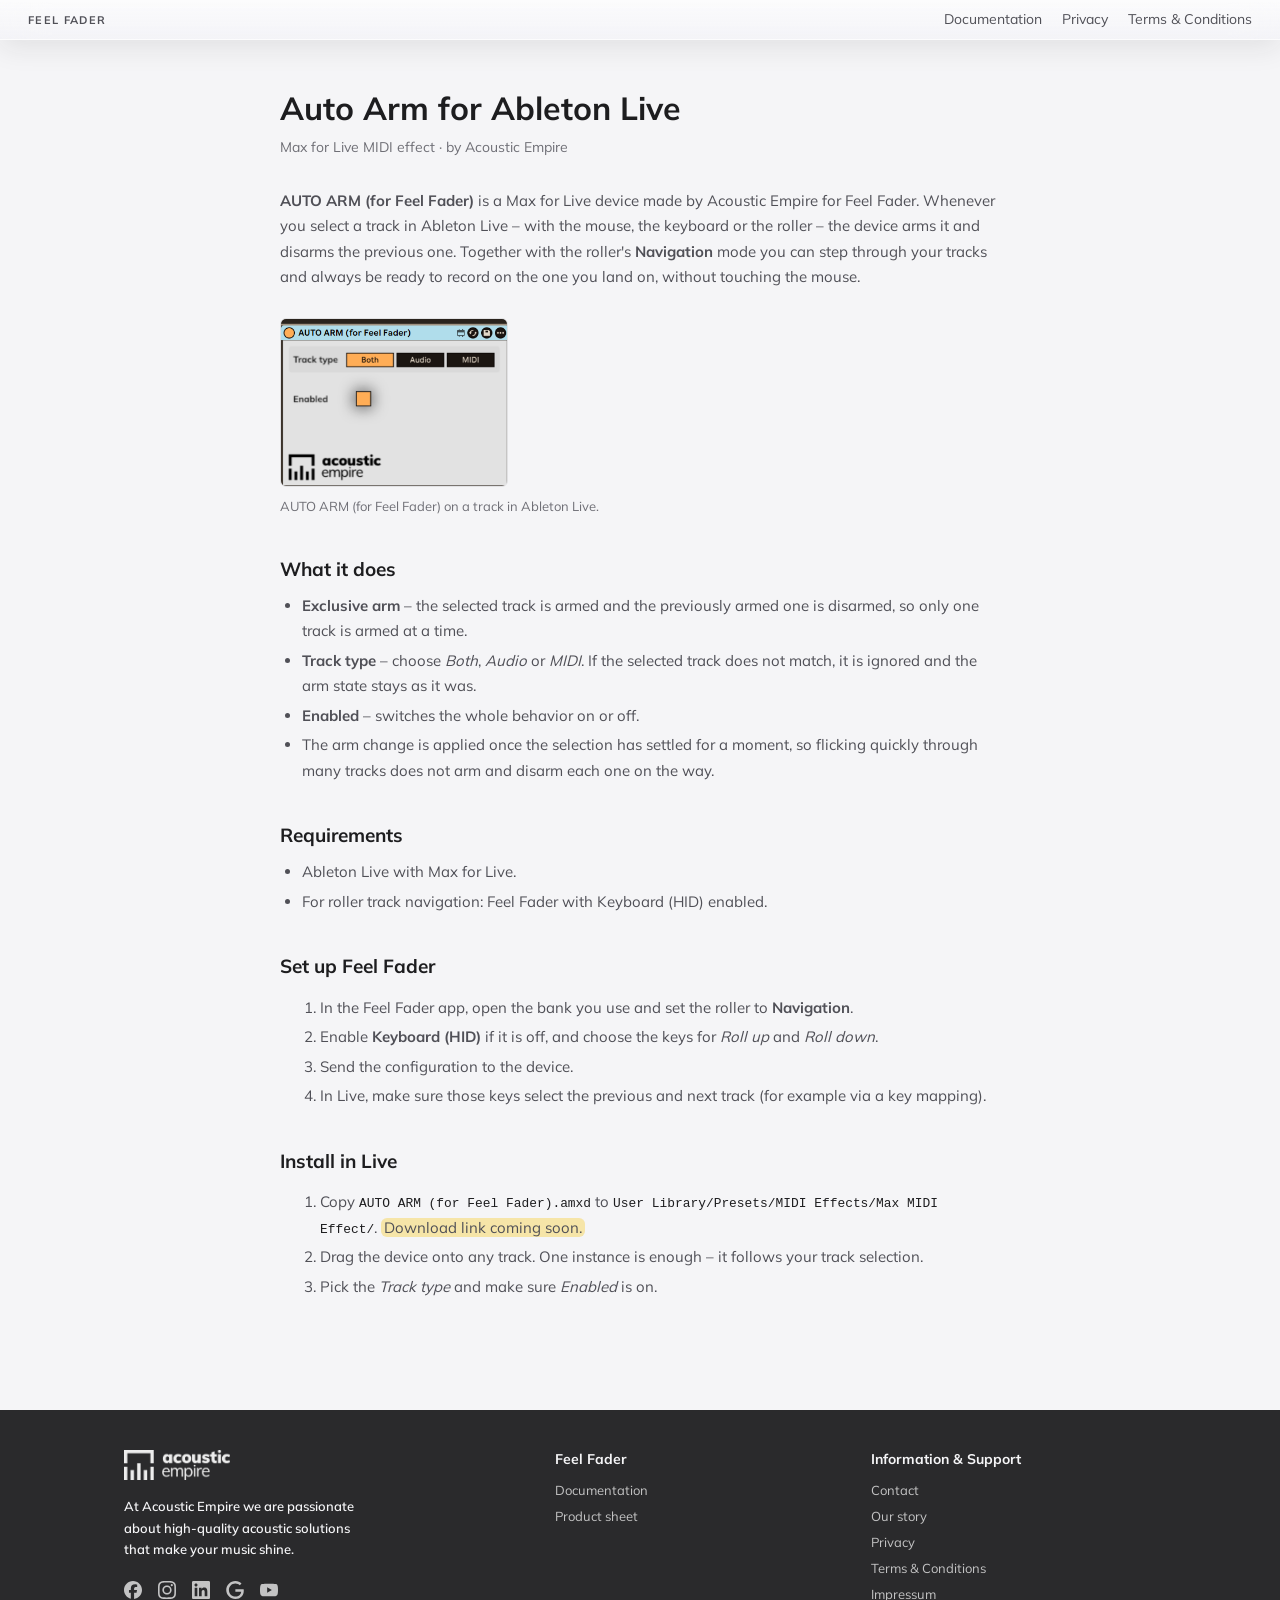
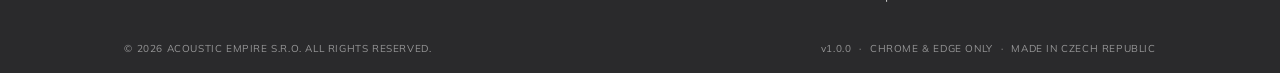
==== pages/auto-arm.html @ c6da212d "Pages: CC Remapper + Auto Arm set-up pages, shared pages.css (app d4fe7a5)" ====
<!doctype html>
<html lang="en">
<head>
  <meta charset="utf-8">
  <meta name="viewport" content="width=device-width, initial-scale=1">
  <title>Auto Arm for Ableton Live – Feel Fader</title>
  <meta name="description" content="AUTO ARM (for Feel Fader) – the Max for Live device that automatically arms the track you select in Ableton Live, made to pair with the Feel Fader roller's Navigation mode.">
  <link rel="stylesheet" href="pages.css">
  <!-- Same theme as the app: dark only when the app's own toggle is on. -->
  <script>try{if(localStorage.getItem('ff-dark')==='1')document.documentElement.classList.add('dark')}catch(_){}</script>
</head>
<body>
  <header class="legal-top">
    <div class="legal-top-inner">
      <span class="legal-brand">FEEL FADER</span>
      <nav class="legal-nav" aria-label="Pages">
        <a href="documentation.html">Documentation</a>
        <a href="privacy.html">Privacy</a>
        <a href="terms.html">Terms &amp; Conditions</a>
      </nav>
    </div>
  </header>
  <main>
    <h1>Auto Arm for Ableton Live</h1>
    <p class="legal-meta">Max for Live MIDI effect · by Acoustic Empire</p>

    <p><strong>AUTO ARM (for Feel Fader)</strong> is a Max for Live device made by Acoustic Empire for Feel Fader. Whenever you select a track in Ableton Live – with the mouse, the keyboard or the roller – the device arms it and disarms the previous one. Together with the roller's <strong>Navigation</strong> mode you can step through your tracks and always be ready to record on the one you land on, without touching the mouse.</p>

    <figure class="doc-figure">
      <!-- Shown at 58 % (228x169): 169px tall = the device's fixed height in Live,
           so it matches what Ableton draws 1:1 (the file is a ~1.72x screenshot). -->
      <img src="auto-arm.png" width="228" height="169" alt="AUTO ARM (for Feel Fader) device in Ableton Live: Track type switch (Both, Audio, MIDI) and Enabled toggle">
      <figcaption>AUTO ARM (for Feel Fader) on a track in Ableton Live.</figcaption>
    </figure>

    <h2>What it does</h2>
    <ul>
      <li><strong>Exclusive arm</strong> – the selected track is armed and the previously armed one is disarmed, so only one track is armed at a time.</li>
      <li><strong>Track type</strong> – choose <em>Both</em>, <em>Audio</em> or <em>MIDI</em>. If the selected track does not match, it is ignored and the arm state stays as it was.</li>
      <li><strong>Enabled</strong> – switches the whole behavior on or off.</li>
      <li>The arm change is applied once the selection has settled for a moment, so flicking quickly through many tracks does not arm and disarm each one on the way.</li>
    </ul>

    <h2>Requirements</h2>
    <ul>
      <li>Ableton Live with Max for Live.</li>
      <li>For roller track navigation: Feel Fader with Keyboard (HID) enabled.</li>
    </ul>

    <h2>Set up Feel Fader</h2>
    <ol>
      <li>In the Feel Fader app, open the bank you use and set the roller to <strong>Navigation</strong>.</li>
      <li>Enable <strong>Keyboard (HID)</strong> if it is off, and choose the keys for <em>Roll up</em> and <em>Roll down</em>.</li>
      <li>Send the configuration to the device.</li>
      <li>In Live, make sure those keys select the previous and next track (for example via a key mapping).</li>
    </ol>

    <h2>Install in Live</h2>
    <ol>
      <li>Copy <code>AUTO ARM (for Feel Fader).amxd</code> to <code>User Library/Presets/MIDI Effects/Max MIDI Effect/</code>. <span class="legal-tbd">Download link coming soon.</span></li>
      <li>Drag the device onto any track. One instance is enough – it follows your track selection.</li>
      <li>Pick the <em>Track type</em> and make sure <em>Enabled</em> is on.</li>
    </ol>
  </main>
  <!-- Same footer as the app (feel-fader.html › .site-footer). Markup copied
       1:1 except page links, which are relative to pages/; styles in
       pages.css › FOOTER. Change both together. -->
  <footer class="site-footer">
    <div class="footer-main">
      <div class="footer-brand">
        <img id="footer-logo" src="ae-logo.png" alt="Acoustic Empire">
        <p class="footer-claim">At Acoustic Empire we are passionate about high-quality acoustic solutions that make your music shine.</p>
        <div class="footer-social" id="footer-social">
          <a href="https://www.facebook.com/profile.php?id=100090860271795" target="_blank" rel="noopener" aria-label="Facebook" title="Facebook"><svg viewBox="0 0 24 24" fill="currentColor" aria-hidden="true"><path d="M9.101 23.691v-7.98H6.627v-3.667h2.474v-1.58c0-4.085 1.848-5.978 5.858-5.978.401 0 .955.042 1.468.103a8.68 8.68 0 0 1 1.141.195v3.325a8.623 8.623 0 0 0-.653-.036 26.805 26.805 0 0 0-.733-.009c-.707 0-1.259.096-1.675.309a1.686 1.686 0 0 0-.679.622c-.258.42-.374.995-.374 1.752v1.297h3.919l-.386 2.103-.287 1.564h-3.246v8.245C19.396 23.238 24 18.179 24 12.044c0-6.627-5.373-12-12-12s-12 5.373-12 12c0 5.628 3.874 10.35 9.101 11.647Z"/></svg></a>
          <span class="no-link" role="img" aria-label="Instagram"><svg viewBox="0 0 24 24" fill="currentColor" aria-hidden="true"><path d="M7.0301.084c-1.2768.0602-2.1487.264-2.911.5634-.7888.3075-1.4575.72-2.1228 1.3877-.6652.6677-1.075 1.3368-1.3802 2.127-.2954.7638-.4956 1.6365-.552 2.914-.0564 1.2775-.0689 1.6882-.0626 4.947.0062 3.2586.0206 3.6671.0825 4.9473.061 1.2765.264 2.1482.5635 2.9107.308.7889.72 1.4573 1.388 2.1228.6679.6655 1.3365 1.0743 2.1285 1.38.7632.295 1.6361.4961 2.9134.552 1.2773.056 1.6884.069 4.9462.0627 3.2578-.0062 3.668-.0207 4.9478-.0814 1.28-.0607 2.147-.2652 2.9098-.5633.7889-.3086 1.4578-.72 2.1228-1.3881.665-.6682 1.0745-1.3378 1.3795-2.1284.2957-.7632.4966-1.636.552-2.9124.056-1.2809.0692-1.6898.063-4.948-.0063-3.2583-.021-3.6668-.0817-4.9465-.0607-1.2797-.264-2.1487-.5633-2.9117-.3084-.7889-.72-1.4568-1.3876-2.1228C21.2982 1.33 20.628.9208 19.8378.6165 19.074.321 18.2017.1197 16.9244.0645 15.6471.0093 15.236-.005 11.977.0014 8.718.0076 8.31.0215 7.0301.0839m.1402 21.6932c-1.17-.0509-1.8053-.2453-2.2287-.408-.5606-.216-.96-.4771-1.3819-.895-.422-.4178-.6811-.8186-.9-1.378-.1644-.4234-.3624-1.058-.4171-2.228-.0595-1.2645-.072-1.6442-.079-4.848-.007-3.2037.0053-3.583.0607-4.848.05-1.169.2456-1.805.408-2.2282.216-.5613.4762-.96.895-1.3816.4188-.4217.8184-.6814 1.3783-.9003.423-.1651 1.0575-.3614 2.227-.4171 1.2655-.06 1.6447-.072 4.848-.079 3.2033-.007 3.5835.005 4.8495.0608 1.169.0508 1.8053.2445 2.228.408.5608.216.96.4754 1.3816.895.4217.4194.6816.8176.9005 1.3787.1653.4217.3617 1.056.4169 2.2263.0602 1.2655.0739 1.645.0796 4.848.0058 3.203-.0055 3.5834-.061 4.848-.051 1.17-.245 1.8055-.408 2.2294-.216.5604-.4763.96-.8954 1.3814-.419.4215-.8181.6811-1.3783.9-.4224.1649-1.0577.3617-2.2262.4174-1.2656.0595-1.6448.072-4.8493.079-3.2045.007-3.5825-.006-4.848-.0608M16.953 5.5864A1.44 1.44 0 1 0 18.39 4.144a1.44 1.44 0 0 0-1.437 1.4424M5.8385 12.012c.0067 3.4032 2.7706 6.1557 6.173 6.1493 3.4026-.0065 6.157-2.7701 6.1506-6.1733-.0065-3.4032-2.771-6.1565-6.174-6.1498-3.403.0067-6.156 2.771-6.1496 6.1738M8 12.0077a4 4 0 1 1 4.008 3.9921A3.9996 3.9996 0 0 1 8 12.0077"/></svg></span>
          <span class="no-link" role="img" aria-label="LinkedIn"><svg viewBox="0 0 24 24" fill="currentColor" aria-hidden="true"><path d="M20.447 20.452h-3.554v-5.569c0-1.328-.027-3.037-1.852-3.037-1.853 0-2.136 1.445-2.136 2.939v5.667H9.351V9h3.414v1.561h.046c.477-.9 1.637-1.85 3.37-1.85 3.601 0 4.267 2.37 4.267 5.455v6.286zM5.337 7.433c-1.144 0-2.063-.926-2.063-2.065 0-1.138.92-2.063 2.063-2.063 1.14 0 2.064.925 2.064 2.063 0 1.139-.925 2.065-2.064 2.065zm1.782 13.019H3.555V9h3.564v11.452zM22.225 0H1.771C.792 0 0 .774 0 1.729v20.542C0 23.227.792 24 1.771 24h20.451C23.2 24 24 23.227 24 22.271V1.729C24 .774 23.2 0 22.222 0h.003z"/></svg></span>
          <span class="no-link" role="img" aria-label="Google"><svg viewBox="0 0 24 24" fill="currentColor" aria-hidden="true"><path d="M12.48 10.92v3.28h7.84c-.24 1.84-.853 3.187-1.787 4.133-1.147 1.147-2.933 2.4-6.053 2.4-4.827 0-8.6-3.893-8.6-8.72s3.773-8.72 8.6-8.72c2.6 0 4.507 1.027 5.907 2.347l2.307-2.307C18.747 1.44 16.133 0 12.48 0 5.867 0 .307 5.387.307 12s5.56 12 12.173 12c3.573 0 6.267-1.173 8.373-3.36 2.16-2.16 2.84-5.213 2.84-7.667 0-.76-.053-1.467-.173-2.053H12.48z"/></svg></span>
          <span class="no-link" role="img" aria-label="YouTube"><svg viewBox="0 0 24 24" fill="currentColor" aria-hidden="true"><path d="M23.498 6.186a3.016 3.016 0 0 0-2.122-2.136C19.505 3.545 12 3.545 12 3.545s-7.505 0-9.377.505A3.017 3.017 0 0 0 .502 6.186C0 8.07 0 12 0 12s0 3.93.502 5.814a3.016 3.016 0 0 0 2.122 2.136c1.871.505 9.376.505 9.376.505s7.505 0 9.377-.505a3.015 3.015 0 0 0 2.122-2.136C24 15.93 24 12 24 12s0-3.93-.502-5.814zM9.545 15.568V8.432L15.818 12l-6.273 3.568z"/></svg></span>
        </div>
      </div>
      <nav class="footer-col" aria-labelledby="footer-h-ff">
        <h2 class="footer-h" id="footer-h-ff">Feel Fader</h2>
        <a href="documentation.html">Documentation</a>
        <a href="#"><!-- TBD URL -->Product sheet</a>
      </nav>
      <nav class="footer-col" aria-labelledby="footer-h-ae">
        <h2 class="footer-h" id="footer-h-ae">Information &amp; Support</h2>
        <a href="contact.html">Contact</a>
        <a href="our-story.html">Our story</a>
        <a href="privacy.html">Privacy</a>
        <a href="terms.html">Terms &amp; Conditions</a>
        <a href="impressum.html">Impressum</a>
      </nav>
    </div>
    <div class="footer-bottom">
      <div class="footer-bottom-group">
        <span>© 2026 Acoustic Empire s.r.o. All rights reserved.</span>
      </div>
      <div class="footer-bottom-group footer-bottom-end">
        <span class="footer-version">v1.0.0</span>
        <span title="Web Serial &amp; Web MIDI required">Chrome &amp; Edge only</span>
        <span>Made in Czech Republic</span>
      </div>
    </div>
  </footer>
</body>
</html>
---- pages/pages.css ----
/* Feel Fader legal pages (Privacy, Terms) – standalone, opened in a new tab
   from the app footer. Same tokens as feel-fader.html; no third-party loads. */
@font-face{font-family:'Mulish';font-style:normal;font-weight:300 700;font-display:swap;src:url(mulish.woff2) format('woff2')}
:root{
  --bg:#f5f5f7;--bg-card:#ffffff;--border:rgba(0,0,0,.08);
  --t1:#1d1d1f;--t2:#505057;--t3:#6f6f76;--red:#e45745;
  --ft-bg:#2a2a2c;--ft-t3:rgba(255,255,255,.5);
  --r-sm:6px;--r:12px;--fs-sm:11px;
  /* App header glass + link hover timing (feel-fader.html :root / html.dark). */
  --chrome-glass-bg:linear-gradient(180deg,rgba(255,255,255,.68),rgba(242,242,247,.48));
  --chrome-glass-filter:blur(22px) saturate(170%);
  --chrome-glass-shadow:inset 0 -1px 0 rgba(255,255,255,.72),0 8px 28px rgba(31,31,36,.09);
  --ease-link:cubic-bezier(.22,.61,.36,1);--hover-in:1.3s var(--ease-link);--hover-out:1.8s var(--ease-link);
}
html.dark{--bg:#0f0f11;--bg-card:#1c1c1e;--border:rgba(255,255,255,.08);--t1:#f5f5f7;--t2:#aeaeb2;--t3:#8e8e93;
  --chrome-glass-bg:linear-gradient(180deg,rgba(34,34,40,.62),rgba(18,18,22,.48));
  --chrome-glass-shadow:inset 0 -1px 0 rgba(255,255,255,.09),0 8px 28px rgba(0,0,0,.18)}
*,*::before,*::after{box-sizing:border-box}
html{-webkit-text-size-adjust:100%}
body{margin:0;min-height:100vh;display:flex;flex-direction:column;background:var(--bg);color:var(--t2);font:400 15px/1.7 'Mulish',sans-serif}

/* The app header's sticky glass band, in both themes (Frank 2026-10-01:
   "horní lištu stejným způsobem, jako ji má aplikace v dark režimu"). */
.legal-top{position:sticky;top:0;z-index:50;background:var(--chrome-glass-bg);
  backdrop-filter:var(--chrome-glass-filter);-webkit-backdrop-filter:var(--chrome-glass-filter);box-shadow:var(--chrome-glass-shadow)}
/* Edge-to-edge like the app's own <header> (feel-fader.html), not capped to
   the 760px reading column `main` uses below – otherwise the bar looked
   narrower than the app it belongs to (Frank 2026-10-01: "stejně široká jako
   hlavní aplikace"). Same height as the app's header (40px) too – 18px
   padding made this bar visibly taller (Frank 2026-10-01, follow-up: "lišta
   je stále vyšší"). This page has no buttons, so its own text line-height
   alone never reaches the app header's 40px – min-height pins the total to
   match (border-box here, so min-height IS the full 40px, not just the
   content box). */
.legal-top-inner{padding:5px 28px;min-height:40px;box-sizing:border-box;display:flex;align-items:center;justify-content:space-between;gap:16px;flex-wrap:wrap}
/* Same color + size as the app's wordmark (.h-title / .welcome-wordmark-text
   in feel-fader.html) – kept in sync by eye since this is a separate
   stylesheet (Frank 2026-10-01: "nápis feel fader ať má stejnou barvu a
   velikost"). */
.legal-brand{font-weight:700;font-size:var(--fs-sm);letter-spacing:.12em;text-transform:uppercase;color:var(--t2);text-decoration:none}
.legal-nav{display:flex;gap:20px;font-size:14px}
/* Hover fades with the app's link timing instead of snapping (Frank 2026-10-01). */
.legal-nav a{color:var(--t2);text-decoration:none;transition:color var(--hover-out)}
.legal-nav a:hover{color:var(--t1);transition:color var(--hover-in)}
.legal-nav a[aria-current="page"]{color:var(--t1);font-weight:700}

main{flex:1;width:100%;max-width:760px;margin:0 auto;padding:48px 20px 96px}
h1{margin:0 0 8px;font-size:32px;line-height:1.25;font-weight:700;color:var(--t1)}
h2{margin:40px 0 10px;font-size:19px;line-height:1.35;font-weight:700;color:var(--t1)}
p{margin:0 0 12px}
ul{margin:0 0 12px;padding-left:22px}
li{margin-bottom:4px}
a{color:var(--red)}
.legal-meta{margin-bottom:28px;font-size:14px;color:var(--t3)}
.legal-draft{margin:0 0 20px;padding:10px 14px;border-radius:var(--r-sm);background:color-mix(in srgb,var(--red) 12%,transparent);color:var(--t1);font-size:14px}
.legal-tbd{background:color-mix(in srgb,#f5c000 32%,transparent);color:inherit;padding:0 3px;border-radius:var(--r-sm)}

/* Documentation: contents list and spec tables */
.doc-toc{margin:0 0 8px;padding:16px 20px;border:1px solid var(--border);border-radius:var(--r);background:var(--bg-card)}
.doc-toc ol{margin:0;padding-left:20px;columns:2;column-gap:32px;font-size:14px}
.doc-toc a{color:var(--t2);text-decoration:none;transition:color var(--hover-out)}
.doc-toc a:hover{color:var(--t1);transition:color var(--hover-in)}
h2[id]{scroll-margin-top:24px}
.doc-table{width:100%;margin:0 0 12px;border-collapse:collapse;font-size:14px}
.doc-table th,.doc-table td{padding:9px 12px 9px 0;border-bottom:1px solid var(--border);text-align:left;vertical-align:top}
.doc-table th{width:34%;font-weight:600;color:var(--t1)}
@media(max-width:600px){.doc-toc ol{columns:1}.doc-table th{width:40%}}
code{font:500 .86em/1 ui-monospace,Consolas,monospace;color:var(--t1);overflow-wrap:anywhere}
.doc-figure{margin:28px 0 8px}
.doc-figure img{display:block;max-width:100%;height:auto;border:1px solid var(--border);border-radius:var(--r-sm)}
.doc-figure figcaption{margin-top:8px;font-size:13px;color:var(--t3)}

/* FOOTER – the app's full footer (feel-fader.html › FOOTER, .site-footer),
   used by pages that carry the same footer as the app (cc-remapper.html).
   Rules copied 1:1; the app's tokens it needs are scoped onto .site-footer
   because this stylesheet doesn't define them. Change both together. */
.site-footer{
  --ft-bg:#2a2a2c;--ft-t1:#f5f5f7;--ft-t2:rgba(255,255,255,.72);--ft-t3:rgba(255,255,255,.5);
  --fs-xs:10px;--fs-base:13px;--fs-lg:14px;--space-1:4px;--space-4:16px;--space-6:24px;
  color:var(--ft-t2);background:var(--ft-bg);
  /* The app's body type is 13px / `normal`; this stylesheet's body is 15px / 1.7. */
  font-size:13px;line-height:normal;
  /* In the app the footer spans .center-col's grid (controller column + gap +
     680px editor, 16px gutters); here it is a direct child of <body>, so the
     same content width comes from padding. --ft-w = that grid's width. */
  --ft-w:calc(980px + clamp(32px,4vw,64px));
  padding:40px max(16px,calc((100% - var(--ft-w))/2)) 18px;
}
@media(min-width:900px) and (max-width:1099px){.site-footer{--ft-w:954px}}
@media(max-width:899px){.site-footer{--ft-w:668px}}
.site-footer .footer-h{line-height:normal}
.footer-main{
  display:grid;grid-template-columns:minmax(0,1.4fr) minmax(0,1fr) minmax(0,1fr);
  gap:var(--space-6) 32px;padding-bottom:40px;
}
.footer-brand{display:flex;flex-direction:column;align-items:flex-start;gap:var(--space-4)}
.site-footer #footer-logo{height:30px;width:auto;max-width:180px;object-fit:contain;filter:grayscale(1) invert(1);opacity:.95}
.footer-claim{margin:0;max-width:250px;font-size:var(--fs-base);font-weight:600;line-height:1.65;color:var(--ft-t1)}
.footer-social{display:flex;gap:var(--space-4);margin-top:var(--space-1)}
.footer-col{display:flex;flex-direction:column;align-items:flex-start;gap:10px}
.footer-h{margin:0 0 var(--space-1);font-size:var(--fs-lg);font-weight:700;color:var(--ft-t1)}
.footer-col a,.footer-social a{
  font-size:var(--fs-base);color:var(--ft-t2);text-decoration:none;transition:color var(--hover-out);
}
.footer-social a,.footer-social .no-link{display:inline-flex}
.footer-social .no-link{color:var(--ft-t2);cursor:default}
.footer-social svg{width:18px;height:18px}
.footer-col a:hover,.footer-social a:hover{color:var(--ft-t1);transition:color var(--hover-in)}
.footer-bottom{
  display:flex;flex-wrap:wrap;gap:8px 20px;
  font-size:var(--fs-xs);letter-spacing:.06em;text-transform:uppercase;color:var(--ft-t3);
}
.footer-version{text-transform:none}
.footer-bottom-group{display:flex;flex-wrap:wrap;gap:4px 0}
.footer-bottom-group span{white-space:nowrap}
.footer-bottom-group span+span::before{content:"·";margin:0 8px}
.footer-bottom-end{margin-left:auto}
@media(max-width:600px){
  .footer-main{grid-template-columns:auto auto;justify-content:start;column-gap:40px}
  .footer-brand{grid-column:1/-1}
  .footer-bottom-end{margin-left:0}
}

.legal-foot{background:var(--ft-bg);color:var(--ft-t3);font-size:12px;line-height:1.6}
.legal-foot-inner{max-width:760px;margin:0 auto;padding:24px 20px}
.legal-foot p{margin:0}

a:focus-visible{outline:2px solid var(--red);outline-offset:3px;border-radius:var(--r-sm)}
@media(max-width:600px){
  main{padding:32px 16px 72px}
  h1{font-size:26px}
  .legal-top-inner,.legal-foot-inner{padding-left:16px;padding-right:16px}
}
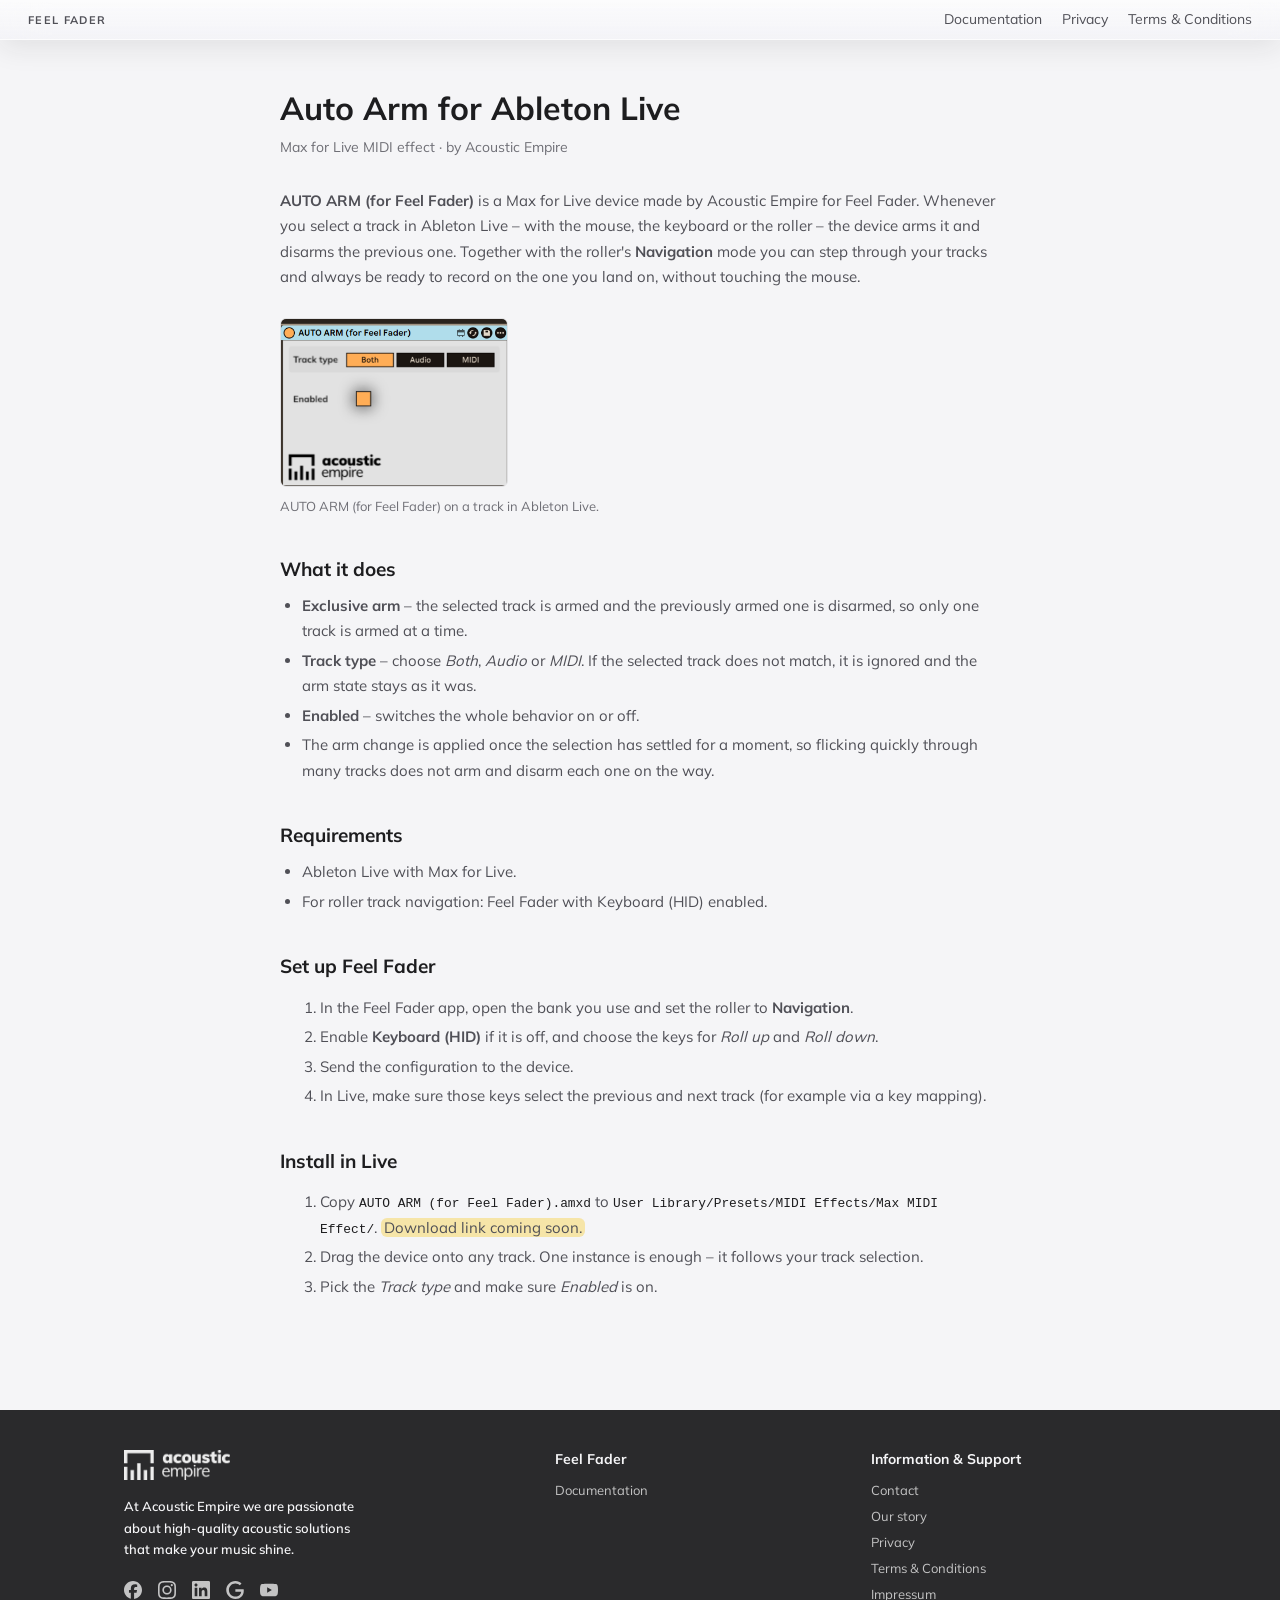
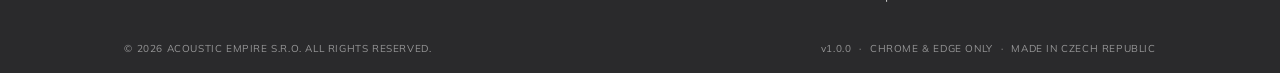
==== commit 12f4bd9e: "Deploy feel-fader-app @ c0b8341 – launch audit 2026-10-06 fixes (+ pages/)" ====
--- a/pages/auto-arm.html
+++ b/pages/auto-arm.html
@@ -2,12 +2,17 @@
 <html lang="en">
 <head>
   <meta charset="utf-8">
+  <meta http-equiv="Content-Security-Policy" content="default-src 'none'; script-src 'self'; style-src 'self'; img-src 'self' data:; font-src 'self'; base-uri 'none'; form-action 'none'">
   <meta name="viewport" content="width=device-width, initial-scale=1">
   <title>Auto Arm for Ableton Live – Feel Fader</title>
   <meta name="description" content="AUTO ARM (for Feel Fader) – the Max for Live device that automatically arms the track you select in Ableton Live, made to pair with the Feel Fader roller's Navigation mode.">
+  <meta property="og:title" content="Auto Arm for Ableton Live – Feel Fader">
+  <meta property="og:description" content="AUTO ARM (for Feel Fader) – the Max for Live device that automatically arms the track you select in Ableton Live, made to pair with the Feel Fader roller's Navigation mode.">
+  <meta property="og:type" content="website">
+  <link rel="icon" type="image/svg+xml" href="data:image/svg+xml,%3Csvg xmlns='http://www.w3.org/2000/svg' viewBox='0 0 32 32'%3E%3Cstyle%3E.g%7Bfill:%231d1d1f%7D.a%7Bfill:%23e45745%7D%40media(prefers-color-scheme:dark)%7B.g%7Bfill:%23f5f5f7%7D%7D%3C/style%3E%3Cpath class='g' d='M3 3h26v11h-4V7H7v7H3z'/%3E%3Crect class='g' x='3' y='17' width='4' height='12'/%3E%3Crect class='g' x='25' y='17' width='4' height='12'/%3E%3Crect class='g' x='12' y='11' width='2' height='18' rx='1'/%3E%3Crect class='g' x='18' y='11' width='2' height='18' rx='1'/%3E%3Crect class='a' x='9.5' y='21' width='7' height='5' rx='1.5'/%3E%3Crect class='g' x='15.5' y='13' width='7' height='5' rx='1.5'/%3E%3C/svg%3E">
   <link rel="stylesheet" href="pages.css">
-  <!-- Same theme as the app: dark only when the app's own toggle is on. -->
-  <script>try{if(localStorage.getItem('ff-dark')==='1')document.documentElement.classList.add('dark')}catch(_){}</script>
+  <!-- Same theme as the app: its saved toggle, else the OS setting. -->
+  <script src="theme.js"></script>
 </head>
 <body>
   <header class="legal-top">
@@ -81,7 +86,7 @@
       <nav class="footer-col" aria-labelledby="footer-h-ff">
         <h2 class="footer-h" id="footer-h-ff">Feel Fader</h2>
         <a href="documentation.html">Documentation</a>
-        <a href="#"><!-- TBD URL -->Product sheet</a>
+        <a hidden><!-- TBD URL: add href, drop hidden (with FOOTER_LINKS.product_sheet in feel-fader.html) -->Product sheet</a>
       </nav>
       <nav class="footer-col" aria-labelledby="footer-h-ae">
         <h2 class="footer-h" id="footer-h-ae">Information &amp; Support</h2>
--- a/pages/pages.css
+++ b/pages/pages.css
@@ -2,8 +2,10 @@
    from the app footer. Same tokens as feel-fader.html; no third-party loads. */
 @font-face{font-family:'Mulish';font-style:normal;font-weight:300 700;font-display:swap;src:url(mulish.woff2) format('woff2')}
 :root{
-  --bg:#f5f5f7;--bg-card:#ffffff;--border:rgba(0,0,0,.08);
+  --bg:#f5f5f7;--bg-card:#ffffff;--border:rgba(0,0,0,.08);--border-s:rgba(0,0,0,.12);
   --t1:#1d1d1f;--t2:#505057;--t3:#6f6f76;--red:#e45745;
+  /* Red text: same token as the app (feel-fader.html --red-text, launch audit U-2). */
+  --red-text:#c8412f;
   --ft-bg:#2a2a2c;--ft-t3:rgba(255,255,255,.5);
   --r-sm:6px;--r:12px;--fs-sm:11px;
   /* App header glass + link hover timing (feel-fader.html :root / html.dark). */
@@ -12,7 +14,7 @@
   --chrome-glass-shadow:inset 0 -1px 0 rgba(255,255,255,.72),0 8px 28px rgba(31,31,36,.09);
   --ease-link:cubic-bezier(.22,.61,.36,1);--hover-in:1.3s var(--ease-link);--hover-out:1.8s var(--ease-link);
 }
-html.dark{--bg:#0f0f11;--bg-card:#1c1c1e;--border:rgba(255,255,255,.08);--t1:#f5f5f7;--t2:#aeaeb2;--t3:#8e8e93;
+html.dark{--red-text:var(--red);--bg:#0f0f11;--bg-card:#1c1c1e;--border:rgba(255,255,255,.08);--border-s:rgba(255,255,255,.13);--t1:#f5f5f7;--t2:#aeaeb2;--t3:#8e8e93;
   --chrome-glass-bg:linear-gradient(180deg,rgba(34,34,40,.62),rgba(18,18,22,.48));
   --chrome-glass-shadow:inset 0 -1px 0 rgba(255,255,255,.09),0 8px 28px rgba(0,0,0,.18)}
 *,*::before,*::after{box-sizing:border-box}
@@ -23,6 +25,11 @@
    "horní lištu stejným způsobem, jako ji má aplikace v dark režimu"). */
 .legal-top{position:sticky;top:0;z-index:50;background:var(--chrome-glass-bg);
   backdrop-filter:var(--chrome-glass-filter);-webkit-backdrop-filter:var(--chrome-glass-filter);box-shadow:var(--chrome-glass-shadow)}
+/* Dark: like the app (feel-fader.html › html.dark header / .site-footer) the top
+   bar and the footers share the page background, hairlines only (Frank 2026-10-02). */
+html.dark .legal-top{background:var(--bg);box-shadow:inset 0 -1px 0 var(--border)}
+html.dark .site-footer{--ft-bg:var(--bg);border-image:linear-gradient(var(--border) 0 1px,var(--ft-bg) 1px) fill 0/0/0 100vmax}
+html.dark .legal-foot{--ft-bg:var(--bg);box-shadow:inset 0 1px 0 var(--border)}
 /* Edge-to-edge like the app's own <header> (feel-fader.html), not capped to
    the 760px reading column `main` uses below – otherwise the bar looked
    narrower than the app it belongs to (Frank 2026-10-01: "stejně široká jako
@@ -50,7 +57,7 @@
 p{margin:0 0 12px}
 ul{margin:0 0 12px;padding-left:22px}
 li{margin-bottom:4px}
-a{color:var(--red)}
+a{color:var(--red-text)}
 .legal-meta{margin-bottom:28px;font-size:14px;color:var(--t3)}
 .legal-draft{margin:0 0 20px;padding:10px 14px;border-radius:var(--r-sm);background:color-mix(in srgb,var(--red) 12%,transparent);color:var(--t1);font-size:14px}
 .legal-tbd{background:color-mix(in srgb,#f5c000 32%,transparent);color:inherit;padding:0 3px;border-radius:var(--r-sm)}
@@ -86,7 +93,6 @@
   --ft-w:calc(980px + clamp(32px,4vw,64px));
   padding:40px max(16px,calc((100% - var(--ft-w))/2)) 18px;
 }
-@media(min-width:900px) and (max-width:1099px){.site-footer{--ft-w:954px}}
 @media(max-width:899px){.site-footer{--ft-w:668px}}
 .site-footer .footer-h{line-height:normal}
 .footer-main{
@@ -105,6 +111,10 @@
 .footer-social a,.footer-social .no-link{display:inline-flex}
 .footer-social .no-link{color:var(--ft-t2);cursor:default}
 .footer-social svg{width:18px;height:18px}
+/* >=24px hit area (WCAG 2.5.8) without moving anything: the padding grows the
+   target, the equal negative margin keeps the layout (launch audit U-8). */
+.footer-col a{padding:4px 0;margin:-4px 0}
+.footer-social a,.footer-social .no-link{padding:3px;margin:-3px}
 .footer-col a:hover,.footer-social a:hover{color:var(--ft-t1);transition:color var(--hover-in)}
 .footer-bottom{
   display:flex;flex-wrap:wrap;gap:8px 20px;
@@ -131,3 +141,9 @@
   h1{font-size:26px}
   .legal-top-inner,.legal-foot-inner{padding-left:16px;padding-right:16px}
 }
+/* The app's thin scrollbar (feel-fader.html › macOS-style scrollbar): also keeps the footer's
+   content width equal to the app's when the window is narrower than the footer grid. */
+::-webkit-scrollbar{width:6px;height:6px}
+::-webkit-scrollbar-track{background:transparent}
+::-webkit-scrollbar-thumb{background:var(--border-s);border-radius:999px}
+::-webkit-scrollbar-thumb:hover{background:var(--t3)}
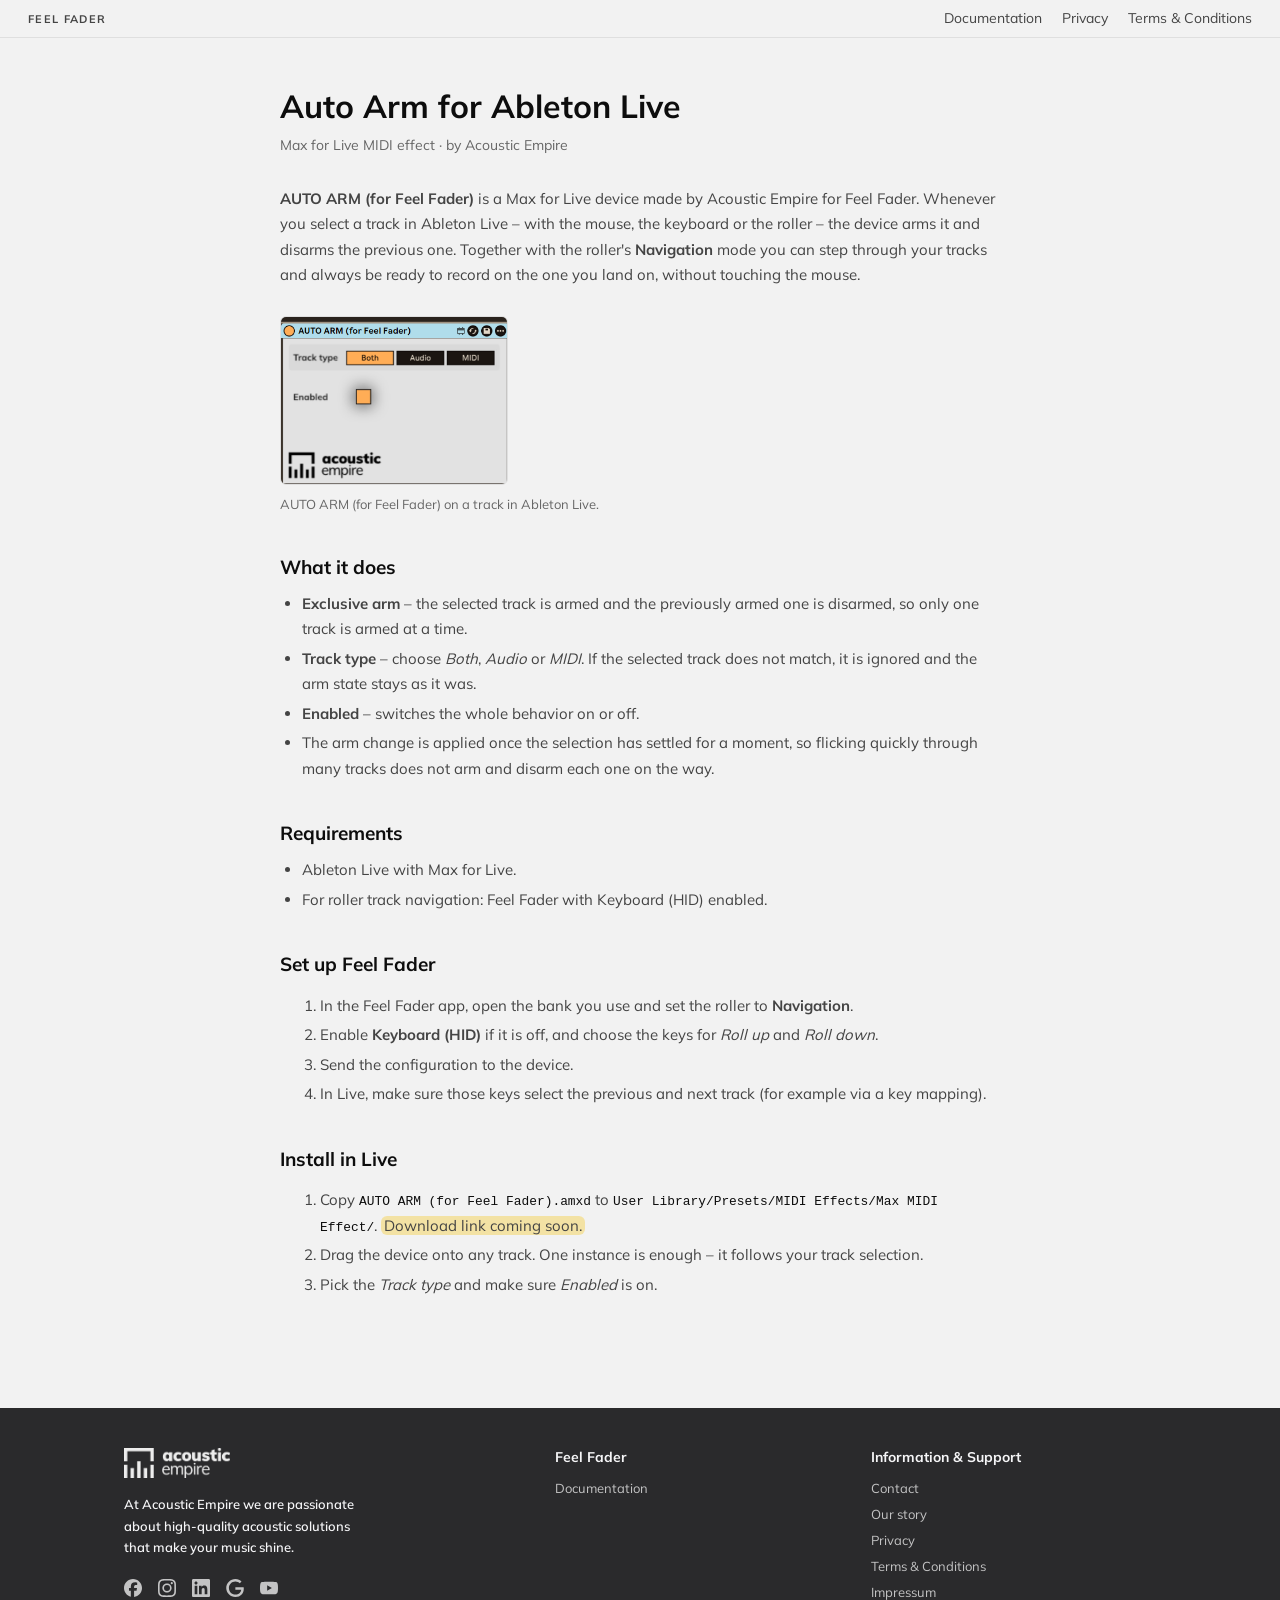
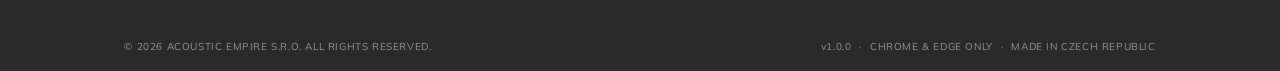
==== commit 593820d5: "UI audit 2026-10-24: AE black/white palette, two control heights, one role for red, Button key-cap m" ====
--- a/pages/auto-arm.html
+++ b/pages/auto-arm.html
@@ -9,7 +9,7 @@
   <meta property="og:title" content="Auto Arm for Ableton Live – Feel Fader">
   <meta property="og:description" content="AUTO ARM (for Feel Fader) – the Max for Live device that automatically arms the track you select in Ableton Live, made to pair with the Feel Fader roller's Navigation mode.">
   <meta property="og:type" content="website">
-  <link rel="icon" type="image/svg+xml" href="data:image/svg+xml,%3Csvg xmlns='http://www.w3.org/2000/svg' viewBox='0 0 32 32'%3E%3Cstyle%3E.g%7Bfill:%231d1d1f%7D.a%7Bfill:%23e45745%7D%40media(prefers-color-scheme:dark)%7B.g%7Bfill:%23f5f5f7%7D%7D%3C/style%3E%3Cpath class='g' d='M3 3h26v11h-4V7H7v7H3z'/%3E%3Crect class='g' x='3' y='17' width='4' height='12'/%3E%3Crect class='g' x='25' y='17' width='4' height='12'/%3E%3Crect class='g' x='12' y='11' width='2' height='18' rx='1'/%3E%3Crect class='g' x='18' y='11' width='2' height='18' rx='1'/%3E%3Crect class='a' x='9.5' y='21' width='7' height='5' rx='1.5'/%3E%3Crect class='g' x='15.5' y='13' width='7' height='5' rx='1.5'/%3E%3C/svg%3E">
+  <link rel="icon" type="image/svg+xml" href="data:image/svg+xml,%3Csvg xmlns='http://www.w3.org/2000/svg' viewBox='0 0 9 9'%3E%3Cstyle%3Epath%7Bfill:%230d0d0d%7D%40media(prefers-color-scheme:dark)%7Bpath%7Bfill:%23f2f2f2%7D%7D%3C/style%3E%3Cpath d='M0 0h9v4H8V1H1v3H0zM0 5h1v4H0zM8 5h1v4H8zM2 6h1v3H2zM6 6h1v3H6zM4 4h1v5H4z'/%3E%3C/svg%3E">
   <link rel="stylesheet" href="pages.css">
   <!-- Same theme as the app: its saved toggle, else the OS setting. -->
   <script src="theme.js"></script>
--- a/pages/pages.css
+++ b/pages/pages.css
@@ -2,32 +2,23 @@
    from the app footer. Same tokens as feel-fader.html; no third-party loads. */
 @font-face{font-family:'Mulish';font-style:normal;font-weight:300 700;font-display:swap;src:url(mulish.woff2) format('woff2')}
 :root{
-  --bg:#f5f5f7;--bg-card:#ffffff;--border:rgba(0,0,0,.08);--border-s:rgba(0,0,0,.12);
-  --t1:#1d1d1f;--t2:#505057;--t3:#6f6f76;--red:#e45745;
+  --bg:#f2f2f2;--bg-card:#ffffff;--border:rgba(0,0,0,.08);--border-s:rgba(0,0,0,.16);
+  --t1:#0d0d0d;--t2:#444444;--t3:#666666;--red:#e45745;
   /* Red text: same token as the app (feel-fader.html --red-text, launch audit U-2). */
   --red-text:#c8412f;
   --ft-bg:#2a2a2c;--ft-t3:rgba(255,255,255,.5);
   --r-sm:6px;--r:12px;--fs-sm:11px;
-  /* App header glass + link hover timing (feel-fader.html :root / html.dark). */
-  --chrome-glass-bg:linear-gradient(180deg,rgba(255,255,255,.68),rgba(242,242,247,.48));
-  --chrome-glass-filter:blur(22px) saturate(170%);
-  --chrome-glass-shadow:inset 0 -1px 0 rgba(255,255,255,.72),0 8px 28px rgba(31,31,36,.09);
+  /* App link hover timing (feel-fader.html :root). */
   --ease-link:cubic-bezier(.22,.61,.36,1);--hover-in:1.3s var(--ease-link);--hover-out:1.8s var(--ease-link);
 }
-html.dark{--red-text:var(--red);--bg:#0f0f11;--bg-card:#1c1c1e;--border:rgba(255,255,255,.08);--border-s:rgba(255,255,255,.13);--t1:#f5f5f7;--t2:#aeaeb2;--t3:#8e8e93;
-  --chrome-glass-bg:linear-gradient(180deg,rgba(34,34,40,.62),rgba(18,18,22,.48));
-  --chrome-glass-shadow:inset 0 -1px 0 rgba(255,255,255,.09),0 8px 28px rgba(0,0,0,.18)}
+html.dark{--red-text:var(--red);--bg:#0a0a0a;--bg-card:#161616;--border:rgba(255,255,255,.08);--border-s:rgba(255,255,255,.16);--t1:#f2f2f2;--t2:#b3b3b3;--t3:#8a8a8a}
 *,*::before,*::after{box-sizing:border-box}
 html{-webkit-text-size-adjust:100%}
 body{margin:0;min-height:100vh;display:flex;flex-direction:column;background:var(--bg);color:var(--t2);font:400 15px/1.7 'Mulish',sans-serif}
 
-/* The app header's sticky glass band, in both themes (Frank 2026-10-01:
-   "horní lištu stejným způsobem, jako ji má aplikace v dark režimu"). */
-.legal-top{position:sticky;top:0;z-index:50;background:var(--chrome-glass-bg);
-  backdrop-filter:var(--chrome-glass-filter);-webkit-backdrop-filter:var(--chrome-glass-filter);box-shadow:var(--chrome-glass-shadow)}
-/* Dark: like the app (feel-fader.html › html.dark header / .site-footer) the top
-   bar and the footers share the page background, hairlines only (Frank 2026-10-02). */
-html.dark .legal-top{background:var(--bg);box-shadow:inset 0 -1px 0 var(--border)}
+/* The app header's sticky band, in both themes: opaque page background + hairline
+   (feel-fader.html › header; UI audit 2026-10-24 S-4). */
+.legal-top{position:sticky;top:0;z-index:50;background:var(--bg);box-shadow:inset 0 -1px 0 var(--border)}
 html.dark .site-footer{--ft-bg:var(--bg);border-image:linear-gradient(var(--border) 0 1px,var(--ft-bg) 1px) fill 0/0/0 100vmax}
 html.dark .legal-foot{--ft-bg:var(--bg);box-shadow:inset 0 1px 0 var(--border)}
 /* Edge-to-edge like the app's own <header> (feel-fader.html), not capped to
@@ -39,7 +30,7 @@
    alone never reaches the app header's 40px – min-height pins the total to
    match (border-box here, so min-height IS the full 40px, not just the
    content box). */
-.legal-top-inner{padding:5px 28px;min-height:40px;box-sizing:border-box;display:flex;align-items:center;justify-content:space-between;gap:16px;flex-wrap:wrap}
+.legal-top-inner{padding:5px 28px;min-height:38px;box-sizing:border-box;display:flex;align-items:center;justify-content:space-between;gap:16px;flex-wrap:wrap}
 /* Same color + size as the app's wordmark (.h-title / .welcome-wordmark-text
    in feel-fader.html) – kept in sync by eye since this is a separate
    stylesheet (Frank 2026-10-01: "nápis feel fader ať má stejnou barvu a
@@ -57,7 +48,9 @@
 p{margin:0 0 12px}
 ul{margin:0 0 12px;padding-left:22px}
 li{margin-bottom:4px}
-a{color:var(--red-text)}
+/* Prose links match the app's text actions (UI audit 2026-10-24 K-4): --t1, quiet underline. */
+a{color:var(--t1);text-decoration-color:var(--border-s);text-underline-offset:3px;transition:text-decoration-color var(--hover-out)}
+a:hover{text-decoration-color:currentColor;transition:text-decoration-color var(--hover-in)}
 .legal-meta{margin-bottom:28px;font-size:14px;color:var(--t3)}
 .legal-draft{margin:0 0 20px;padding:10px 14px;border-radius:var(--r-sm);background:color-mix(in srgb,var(--red) 12%,transparent);color:var(--t1);font-size:14px}
 .legal-tbd{background:color-mix(in srgb,#f5c000 32%,transparent);color:inherit;padding:0 3px;border-radius:var(--r-sm)}
